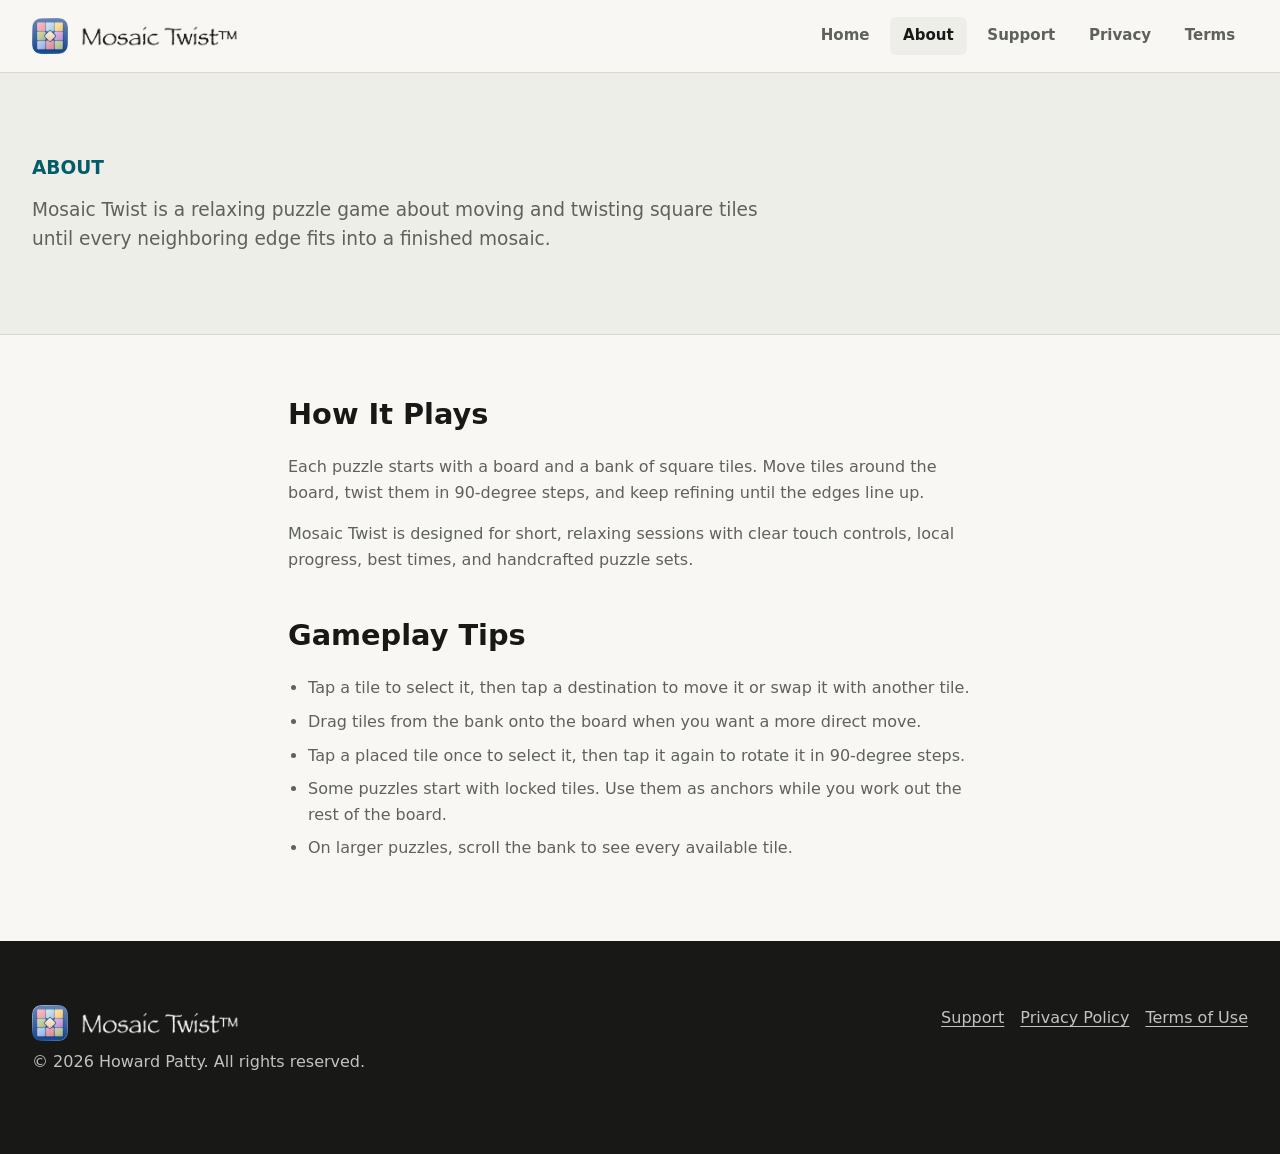
==== about/index.html @ 5d784847 "Initial public site snapshot" ====
<!doctype html>
<html lang="en">
<head>
  <meta charset="utf-8">
  <meta name="viewport" content="width=device-width, initial-scale=1">
  <title>About Mosaic Twist - Official Puzzle Game Site</title>
  <meta name="description" content="Learn about Mosaic Twist, a relaxing puzzle game about moving and twisting square tiles until every neighboring edge fits into a finished mosaic.">
  <link rel="canonical" href="https://mosaictwist.com/about/">
  <meta property="og:type" content="website">
  <meta property="og:site_name" content="Mosaic Twist">
  <meta property="og:title" content="About Mosaic Twist">
  <meta property="og:description" content="Move, twist, and solve square-tile mosaics at a relaxing pace.">
  <meta property="og:url" content="https://mosaictwist.com/about/">
  <meta property="og:image" content="https://mosaictwist.com/assets/icons/app-icon.png">
  <meta name="twitter:card" content="summary_large_image">
  <meta name="twitter:title" content="About Mosaic Twist">
  <meta name="twitter:description" content="Move, twist, and solve square-tile mosaics at a relaxing pace.">
  <meta name="twitter:image" content="https://mosaictwist.com/assets/icons/app-icon.png">
  <meta name="theme-color" content="#f8f7f3" media="(prefers-color-scheme: light)">
  <meta name="theme-color" content="#101211" media="(prefers-color-scheme: dark)">
  <link rel="icon" href="/assets/icons/favicon-32.png" sizes="32x32" type="image/png">
  <link rel="icon" href="/assets/icons/favicon-16.png" sizes="16x16" type="image/png">
  <link rel="apple-touch-icon" href="/assets/icons/apple-touch-icon.png">
  <link rel="manifest" href="/site.webmanifest">
  <link rel="stylesheet" href="/css/variables.css">
  <link rel="stylesheet" href="/css/base.css">
  <link rel="stylesheet" href="/css/layout.css">
  <link rel="stylesheet" href="/css/components.css">
  <script type="application/ld+json">
  {
    "@context": "https://schema.org",
    "@type": "AboutPage",
    "name": "About Mosaic Twist",
    "url": "https://mosaictwist.com/about/",
    "isPartOf": {
      "@type": "WebSite",
      "name": "Mosaic Twist",
      "url": "https://mosaictwist.com/"
    }
  }
  </script>
</head>
<body>
  <a class="skip-link" href="#main">Skip to content</a>
  <div class="site-shell">
    <header class="site-header">
      <div class="container site-header__inner">
        <a class="brand" href="/" aria-label="Mosaic Twist home">
          <img class="brand__mark" src="/assets/icons/app-icon.png" width="36" height="36" alt="">
          <picture class="brand__wordmark-picture" aria-hidden="true">
            <source media="(prefers-color-scheme: dark)" srcset="/assets/brand/mosaic-twist-wordmark-light.png">
            <img class="brand__wordmark" src="/assets/brand/mosaic-twist-wordmark.png" width="1426" height="198" alt="">
          </picture>
        </a>
        <button class="nav-toggle" type="button" aria-expanded="false" aria-controls="site-nav" aria-label="Toggle navigation" data-nav-toggle>
          <span class="nav-toggle__icon" aria-hidden="true"></span>
        </button>
        <nav class="site-nav" id="site-nav" aria-label="Primary" data-site-nav>
          <a href="/">Home</a>
          <a href="/about/" aria-current="page">About</a>
          <a href="/support/">Support</a>
          <a href="/privacy/">Privacy</a>
          <a href="/terms/">Terms</a>
        </nav>
      </div>
    </header>

    <main id="main">
      <section class="page-hero">
        <div class="container">
          <p class="section__eyebrow">About</p>
          <h1 class="visually-hidden">About Mosaic Twist</h1>
          <p>Mosaic Twist is a relaxing puzzle game about moving and twisting square tiles until every neighboring edge fits into a finished mosaic.</p>
        </div>
      </section>

      <section class="content-flow">
        <div class="container container--narrow">
          <h2>How It Plays</h2>
          <p>Each puzzle starts with a board and a bank of square tiles. Move tiles around the board, twist them in 90-degree steps, and keep refining until the edges line up.</p>
          <p>Mosaic Twist is designed for short, relaxing sessions with clear touch controls, local progress, best times, and handcrafted puzzle sets.</p>

          <h2>Gameplay Tips</h2>
          <ul>
            <li>Tap a tile to select it, then tap a destination to move it or swap it with another tile.</li>
            <li>Drag tiles from the bank onto the board when you want a more direct move.</li>
            <li>Tap a placed tile once to select it, then tap it again to rotate it in 90-degree steps.</li>
            <li>Some puzzles start with locked tiles. Use them as anchors while you work out the rest of the board.</li>
            <li>On larger puzzles, scroll the bank to see every available tile.</li>
          </ul>
        </div>
      </section>
    </main>

    <footer class="site-footer">
      <div class="container site-footer__inner">
        <div>
          <a class="brand" href="/" aria-label="Mosaic Twist home">
            <img class="brand__mark" src="/assets/icons/app-icon.png" width="36" height="36" alt="">
            <img class="brand__wordmark brand__wordmark--light" src="/assets/brand/mosaic-twist-wordmark-light.png" width="1426" height="198" alt="Mosaic Twist™">
          </a>
          <p>&copy; 2026 Howard Patty. All rights reserved.</p>
        </div>
        <nav class="site-footer__links" aria-label="Footer">
          <a href="/support/">Support</a>
          <a href="/privacy/">Privacy Policy</a>
          <a href="/terms/">Terms of Use</a>
        </nav>
      </div>
    </footer>
  </div>
  <script src="/js/site.js" defer></script>
</body>
</html>
---- css/variables.css ----
:root {
  color-scheme: light dark;

  --font-sans: -apple-system, BlinkMacSystemFont, "SF Pro Text", "Segoe UI", system-ui, sans-serif;
  --font-display: -apple-system, BlinkMacSystemFont, "SF Pro Display", "Segoe UI", system-ui, sans-serif;

  --color-canvas: #f8f7f3;
  --color-surface: #ffffff;
  --color-surface-muted: #eeeee8;
  --color-text: #181917;
  --color-text-muted: #5f625c;
  --color-border: #d9d8cf;
  --color-accent: #087c8f;
  --color-accent-strong: #045c6a;
  --color-accent-soft: #d9f2f5;
  --color-gold: #f0a917;
  --color-mint: #42bfa8;
  --color-rose: #c56b8d;
  --color-purple: #8b6bb3;
  --color-focus: #0a84ff;
  --color-shadow: rgb(24 25 23 / 0.14);
  --color-hero-overlay: rgb(248 247 243 / 0.88);
  --color-hero-scrim: rgb(248 247 243 / 0.46);
  --color-hero-shade: rgb(0 0 0 / 0.2);
  --color-footer-bg: #181917;
  --color-footer-text: #f8f7f3;

  --space-2xs: 0.25rem;
  --space-xs: 0.5rem;
  --space-sm: 0.75rem;
  --space-md: 1rem;
  --space-lg: 1.5rem;
  --space-xl: 2rem;
  --space-2xl: 3rem;
  --space-3xl: 4rem;
  --space-4xl: 5rem;

  --radius-xs: 4px;
  --radius-sm: 6px;
  --radius-md: 8px;
  --radius-round: 999px;

  --shadow-sm: 0 1px 2px var(--color-shadow);
  --shadow-md: 0 14px 34px var(--color-shadow);

  --transition-fast: 140ms ease;
  --transition-base: 220ms ease;

  --container-sm: 44rem;
  --container-md: 64rem;
  --container-lg: 76rem;

  --header-height: 4.5rem;

  --breakpoint-sm: 40rem;
  --breakpoint-md: 56rem;
  --breakpoint-lg: 72rem;

  --z-header: 30;
  --z-overlay: 40;
}

@media (prefers-color-scheme: dark) {
  :root {
    --color-canvas: #101211;
    --color-surface: #191c1b;
    --color-surface-muted: #242825;
    --color-text: #f2f3ee;
    --color-text-muted: #b5b8b0;
    --color-border: #343933;
    --color-accent: #54c8da;
    --color-accent-strong: #9ee4ec;
    --color-accent-soft: #14343a;
    --color-gold: #ffca4c;
    --color-mint: #63d6c4;
    --color-rose: #df8fab;
    --color-purple: #b59ad2;
    --color-focus: #64d2ff;
    --color-shadow: rgb(0 0 0 / 0.34);
    --color-hero-overlay: rgb(16 18 17 / 0.82);
    --color-hero-scrim: rgb(16 18 17 / 0.64);
    --color-hero-shade: rgb(0 0 0 / 0.32);
    --color-footer-bg: #0b0d0c;
    --color-footer-text: #f2f3ee;
  }
}
---- css/base.css ----
*,
*::before,
*::after {
  box-sizing: border-box;
}

html {
  min-width: 320px;
  scroll-behavior: smooth;
  text-size-adjust: 100%;
}

@media (prefers-reduced-motion: reduce) {
  html {
    scroll-behavior: auto;
  }

  *,
  *::before,
  *::after {
    animation-duration: 0.001ms !important;
    animation-iteration-count: 1 !important;
    scroll-behavior: auto !important;
    transition-duration: 0.001ms !important;
  }
}

body {
  margin: 0;
  background: var(--color-canvas);
  color: var(--color-text);
  font-family: var(--font-sans);
  font-size: 1rem;
  line-height: 1.6;
}

body.nav-open {
  overflow: hidden;
}

a {
  color: var(--color-accent-strong);
  text-decoration-thickness: 0.08em;
  text-underline-offset: 0.18em;
}

a:hover {
  color: var(--color-accent);
}

img,
svg {
  display: block;
  max-width: 100%;
}

button,
input,
textarea,
select {
  font: inherit;
}

button {
  cursor: pointer;
}

:focus-visible {
  outline: 3px solid var(--color-focus);
  outline-offset: 3px;
}

::selection {
  background: var(--color-accent-soft);
}

h1,
h2,
h3,
p,
figure {
  margin-block-start: 0;
}

h1,
h2,
h3 {
  color: var(--color-text);
  font-family: var(--font-display);
  font-weight: 760;
  letter-spacing: 0;
  line-height: 1.08;
}

h1 {
  font-size: clamp(3rem, 4.8rem, 5.8rem);
  max-width: 11ch;
}

h2 {
  font-size: clamp(2rem, 2.8rem, 3.4rem);
}

h3 {
  font-size: 1.1rem;
}

@media (max-width: 38rem) {
  h2 {
    font-size: 1.85rem;
  }
}

p {
  color: var(--color-text-muted);
  margin-block-end: var(--space-md);
}

ul,
ol {
  color: var(--color-text-muted);
  padding-inline-start: 1.25rem;
}

li + li {
  margin-block-start: var(--space-xs);
}

.skip-link {
  background: var(--color-text);
  border-radius: var(--radius-sm);
  color: var(--color-canvas);
  left: var(--space-md);
  padding: var(--space-sm) var(--space-md);
  position: fixed;
  top: var(--space-md);
  transform: translateY(-180%);
  z-index: var(--z-overlay);
}

.skip-link:focus {
  transform: translateY(0);
}

.visually-hidden {
  block-size: 1px;
  clip: rect(0 0 0 0);
  clip-path: inset(50%);
  inline-size: 1px;
  overflow: hidden;
  position: absolute;
  white-space: nowrap;
}
---- css/layout.css ----
.site-shell {
  min-height: 100vh;
}

.container {
  inline-size: min(calc(100% - 2rem), var(--container-lg));
  margin-inline: auto;
}

.container--narrow {
  inline-size: min(calc(100% - 2rem), var(--container-sm));
}

.site-header {
  background: color-mix(in srgb, var(--color-canvas) 92%, transparent);
  border-block-end: 1px solid var(--color-border);
  inset-block-start: 0;
  min-height: var(--header-height);
  position: sticky;
  z-index: var(--z-header);
}

@supports (backdrop-filter: blur(16px)) {
  .site-header {
    backdrop-filter: blur(16px);
  }
}

.site-header__inner {
  align-items: center;
  display: flex;
  gap: var(--space-lg);
  justify-content: space-between;
  min-height: var(--header-height);
}

.brand {
  align-items: center;
  color: var(--color-text);
  display: inline-flex;
  font-weight: 720;
  gap: var(--space-sm);
  text-decoration: none;
}

.brand__mark {
  block-size: 2.25rem;
  border-radius: var(--radius-md);
  inline-size: 2.25rem;
}

.brand__wordmark-picture {
  display: block;
  line-height: 0;
}

.brand__wordmark {
  height: 1.38rem;
  max-inline-size: 10rem;
  width: auto;
}

.brand__wordmark--light {
  height: 1.5rem;
}

.site-nav {
  align-items: center;
  display: flex;
  gap: var(--space-xs);
}

.site-nav a {
  border-radius: var(--radius-sm);
  color: var(--color-text-muted);
  display: inline-flex;
  font-size: 0.94rem;
  font-weight: 650;
  line-height: 1;
  padding: 0.7rem 0.8rem;
  text-decoration: none;
  transition: background-color var(--transition-fast), color var(--transition-fast);
}

.site-nav a:hover,
.site-nav a[aria-current="page"] {
  background: var(--color-surface-muted);
  color: var(--color-text);
}

.nav-toggle {
  align-items: center;
  background: var(--color-surface);
  border: 1px solid var(--color-border);
  border-radius: var(--radius-sm);
  color: var(--color-text);
  display: none;
  inline-size: 2.75rem;
  justify-content: center;
  min-height: 2.75rem;
  padding: 0;
}

.nav-toggle__icon,
.nav-toggle__icon::before,
.nav-toggle__icon::after {
  background: currentColor;
  block-size: 2px;
  border-radius: var(--radius-round);
  content: "";
  display: block;
  inline-size: 1.2rem;
  position: relative;
}

.nav-toggle__icon::before {
  position: absolute;
  transform: translateY(-0.38rem);
}

.nav-toggle__icon::after {
  position: absolute;
  transform: translateY(0.38rem);
}

.hero {
  background:
    linear-gradient(90deg, var(--color-hero-overlay), var(--color-hero-scrim)),
    linear-gradient(var(--color-hero-shade), var(--color-hero-shade)),
    url("/assets/images/mosaic-twist-wallpaper.jpg");
  background-position: center;
  background-size: cover;
  border-block-end: 1px solid var(--color-border);
  min-height: min(760px, calc(100svh - var(--header-height) - 3rem));
  overflow: hidden;
  position: relative;
}

.hero__inner {
  align-items: center;
  display: grid;
  gap: var(--space-3xl);
  grid-template-columns: minmax(0, 0.95fr) minmax(18rem, 0.7fr);
  min-height: inherit;
  padding-block: var(--space-4xl);
  position: relative;
}

.hero__copy {
  max-width: 38rem;
  min-width: 0;
  position: relative;
  width: 100%;
  z-index: 2;
}

.hero__title {
  margin-block-end: var(--space-lg);
  max-width: 36rem;
  width: 100%;
}

.hero__wordmark {
  filter: drop-shadow(0 0.12rem 0.4rem rgb(255 255 255 / 0.5));
  height: auto;
  width: 100%;
}

@media (prefers-color-scheme: dark) {
  .hero__wordmark {
    filter: drop-shadow(0 0.16rem 0.48rem rgb(0 0 0 / 0.42));
  }
}

.hero__eyebrow {
  align-items: center;
  color: var(--color-text-muted);
  display: inline-flex;
  font-size: 0.84rem;
  font-weight: 760;
  gap: var(--space-xs);
  letter-spacing: 0;
  margin-block-end: var(--space-md);
  text-transform: uppercase;
}

.hero__eyebrow img {
  block-size: 2.2rem;
  inline-size: 2.2rem;
}

.hero__lead {
  color: var(--color-text);
  font-size: clamp(1.2rem, 1.6rem, 1.8rem);
  line-height: 1.35;
  max-width: 34rem;
}

.hero__actions,
.button-row {
  align-items: center;
  display: flex;
  flex-wrap: wrap;
  gap: var(--space-sm);
  margin-block-start: var(--space-xl);
}

.hero__visual {
  justify-self: center;
  max-inline-size: 28rem;
  position: relative;
  width: 100%;
  z-index: 1;
}

.section {
  padding-block: var(--space-4xl);
}

.section--muted {
  background: var(--color-surface-muted);
}

.section__header {
  margin-block-end: var(--space-2xl);
  max-width: 46rem;
}

.section__eyebrow {
  color: var(--color-accent-strong);
  font-size: 0.82rem;
  font-weight: 760;
  letter-spacing: 0;
  margin-block-end: var(--space-sm);
  text-transform: uppercase;
}

.section__lead {
  font-size: 1.12rem;
  max-width: 42rem;
}

.grid {
  display: grid;
  gap: var(--space-lg);
}

.grid--3 {
  grid-template-columns: repeat(3, minmax(0, 1fr));
}

.grid--2 {
  grid-template-columns: repeat(2, minmax(0, 1fr));
}

.page-hero {
  background: var(--color-surface-muted);
  border-block-end: 1px solid var(--color-border);
  padding-block: var(--space-4xl) var(--space-3xl);
}

.page-hero p {
  font-size: 1.16rem;
  max-width: 46rem;
}

.content-flow {
  padding-block: var(--space-3xl);
}

.content-flow h2 {
  font-size: 1.8rem;
  margin-block-start: var(--space-2xl);
}

.content-flow h2:first-child {
  margin-block-start: 0;
}

.content-flow h3 {
  margin-block-start: var(--space-xl);
}

.site-footer {
  background: var(--color-footer-bg);
  color: var(--color-footer-text);
  padding-block: var(--space-3xl);
}

.site-footer p,
.site-footer a {
  color: color-mix(in srgb, var(--color-footer-text) 76%, transparent);
}

.site-footer a:hover {
  color: var(--color-footer-text);
}

.site-footer__inner {
  display: grid;
  gap: var(--space-xl);
  grid-template-columns: minmax(0, 1fr) auto;
}

.site-footer__links {
  display: flex;
  flex-wrap: wrap;
  gap: var(--space-md);
}

@media (max-width: 56rem) {
  .nav-toggle {
    display: inline-flex;
  }

  .site-nav {
    background: var(--color-canvas);
    border-block-start: 1px solid var(--color-border);
    box-shadow: var(--shadow-md);
    display: none;
    flex-direction: column;
    gap: 0;
    inset: var(--header-height) 0 auto 0;
    padding: var(--space-md);
    position: fixed;
  }

  .site-nav[data-open="true"] {
    display: flex;
  }

  .site-nav a {
    inline-size: 100%;
    justify-content: center;
    padding-block: var(--space-md);
  }

  .hero {
    min-height: auto;
  }

  .hero__inner {
    gap: var(--space-xl);
    grid-template-columns: 1fr;
    padding-block: var(--space-3xl);
  }

  .hero__visual {
    max-inline-size: min(100%, 21rem);
  }

  .grid--3,
  .grid--2,
  .site-footer__inner {
    grid-template-columns: 1fr;
  }
}

@media (max-width: 38rem) {
  .container,
  .container--narrow {
    inline-size: min(calc(100% - 1.25rem), var(--container-lg));
  }

  h1 {
    font-size: clamp(2.65rem, 3rem, 3.5rem);
  }

  .hero__title {
    max-width: 20rem;
  }

  .hero__inner {
    gap: var(--space-md);
    padding-block: var(--space-lg);
  }

  .section,
  .page-hero {
    padding-block: var(--space-3xl);
  }

  .hero__lead {
    font-size: 1.12rem;
    max-width: 21.5rem;
  }

  .hero__actions {
    margin-block-start: var(--space-md);
  }

  .hero__visual {
    max-inline-size: min(100%, 15.5rem);
  }
}
---- css/components.css ----
.button {
  align-items: center;
  border: 1px solid transparent;
  border-radius: var(--radius-md);
  display: inline-flex;
  font-weight: 720;
  justify-content: center;
  min-height: 2.8rem;
  padding: 0.72rem 1rem;
  text-decoration: none;
  transition:
    background-color var(--transition-fast),
    border-color var(--transition-fast),
    color var(--transition-fast),
    transform var(--transition-fast);
}

.button:hover {
  transform: translateY(-1px);
}

.button--primary {
  background: var(--color-text);
  color: var(--color-canvas);
}

.button--primary:hover {
  background: var(--color-accent-strong);
  color: #ffffff;
}

.button--secondary {
  background: var(--color-surface);
  border-color: var(--color-border);
  color: var(--color-text);
}

.button--secondary:hover {
  background: var(--color-surface-muted);
  color: var(--color-text);
}

.button--disabled {
  background: color-mix(in srgb, var(--color-surface) 72%, transparent);
  border-color: var(--color-border);
  color: var(--color-text-muted);
  cursor: not-allowed;
}

.card {
  background: var(--color-surface);
  border: 1px solid var(--color-border);
  border-radius: var(--radius-md);
  box-shadow: var(--shadow-sm);
  padding: var(--space-lg);
}

.card h3 {
  margin-block-end: var(--space-sm);
}

.card p:last-child {
  margin-block-end: 0;
}

.icon-token {
  align-items: center;
  background: var(--color-accent-soft);
  border-radius: var(--radius-sm);
  color: var(--color-accent-strong);
  display: inline-flex;
  font-weight: 800;
  inline-size: 2.4rem;
  justify-content: center;
  min-height: 2.4rem;
  margin-block-end: var(--space-md);
}

.callout {
  background: var(--color-accent-soft);
  border: 1px solid color-mix(in srgb, var(--color-accent) 32%, var(--color-border));
  border-radius: var(--radius-md);
  padding: var(--space-lg);
}

.callout p:last-child {
  margin-block-end: 0;
}

.app-store-badge {
  align-items: center;
  background: var(--color-text);
  border-radius: var(--radius-md);
  color: var(--color-canvas);
  display: inline-flex;
  font-weight: 760;
  gap: var(--space-sm);
  min-height: 3.2rem;
  padding: 0.65rem 1rem;
  text-decoration: none;
}

.app-store-badge span {
  color: color-mix(in srgb, var(--color-canvas) 72%, transparent);
  display: block;
  font-size: 0.76rem;
  font-weight: 650;
  line-height: 1.1;
}

.app-store-badge strong {
  color: var(--color-canvas);
  display: block;
  font-size: 1.04rem;
  line-height: 1.1;
}

.screenshot-frame {
  background: var(--color-surface);
  border: 1px solid var(--color-border);
  border-radius: var(--radius-md);
  overflow: hidden;
}

.screenshot-frame img {
  aspect-ratio: 16 / 10;
  background: var(--color-surface-muted);
  inline-size: 100%;
  object-fit: cover;
}

.screenshot-frame--contain img {
  object-fit: contain;
  padding: var(--space-lg);
}

.screenshot-frame figcaption {
  color: var(--color-text-muted);
  font-size: 0.92rem;
  padding: var(--space-md);
}

.tile-layout-artwork {
  aspect-ratio: 1;
  filter: drop-shadow(0 1.5rem 2.2rem rgb(24 25 23 / 0.26));
  height: auto;
  width: 100%;
}

.legal-meta {
  color: var(--color-text-muted);
  font-size: 0.95rem;
  font-weight: 650;
}

.link-list {
  list-style: none;
  margin: 0;
  padding: 0;
}

.link-list li {
  border-block-start: 1px solid var(--color-border);
  margin: 0;
}

.link-list a {
  align-items: center;
  color: var(--color-text);
  display: flex;
  justify-content: space-between;
  padding-block: var(--space-md);
  text-decoration: none;
}

.link-list a::after {
  color: var(--color-text-muted);
  content: ">";
  font-weight: 760;
}
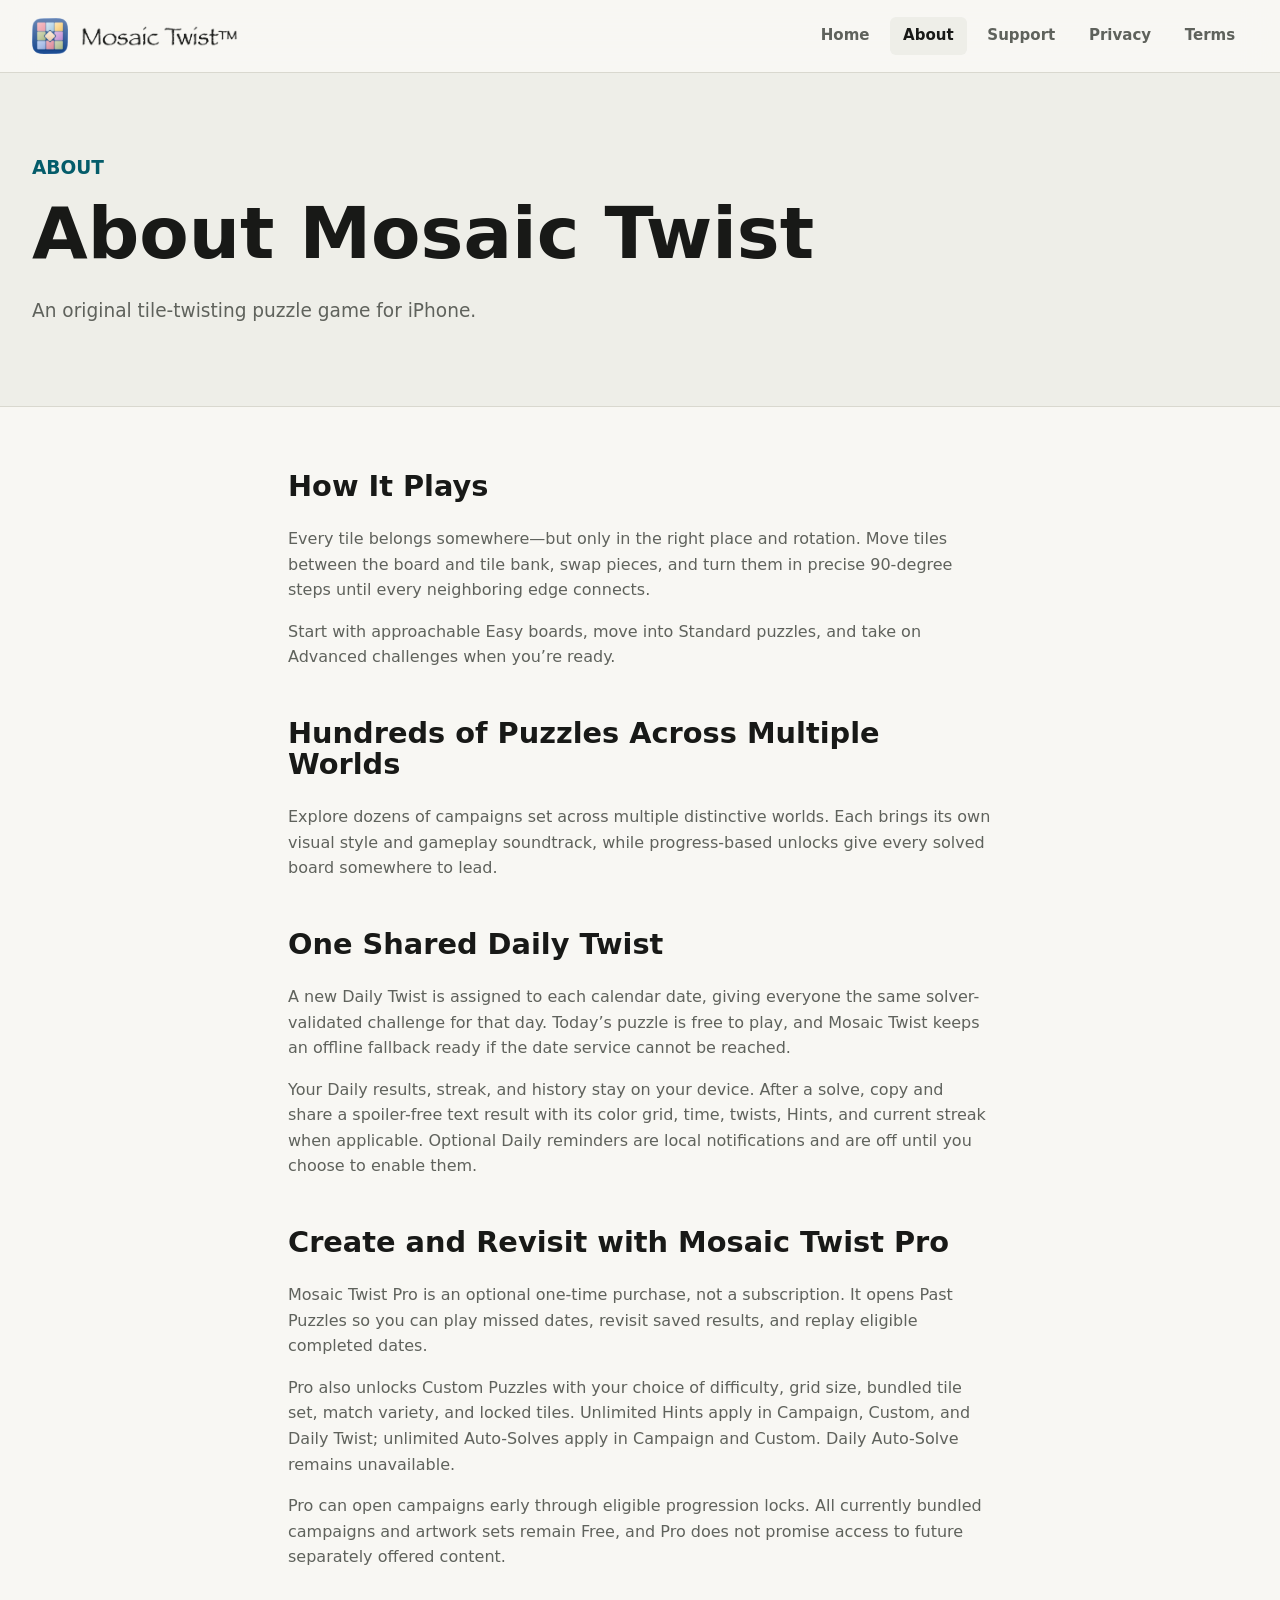
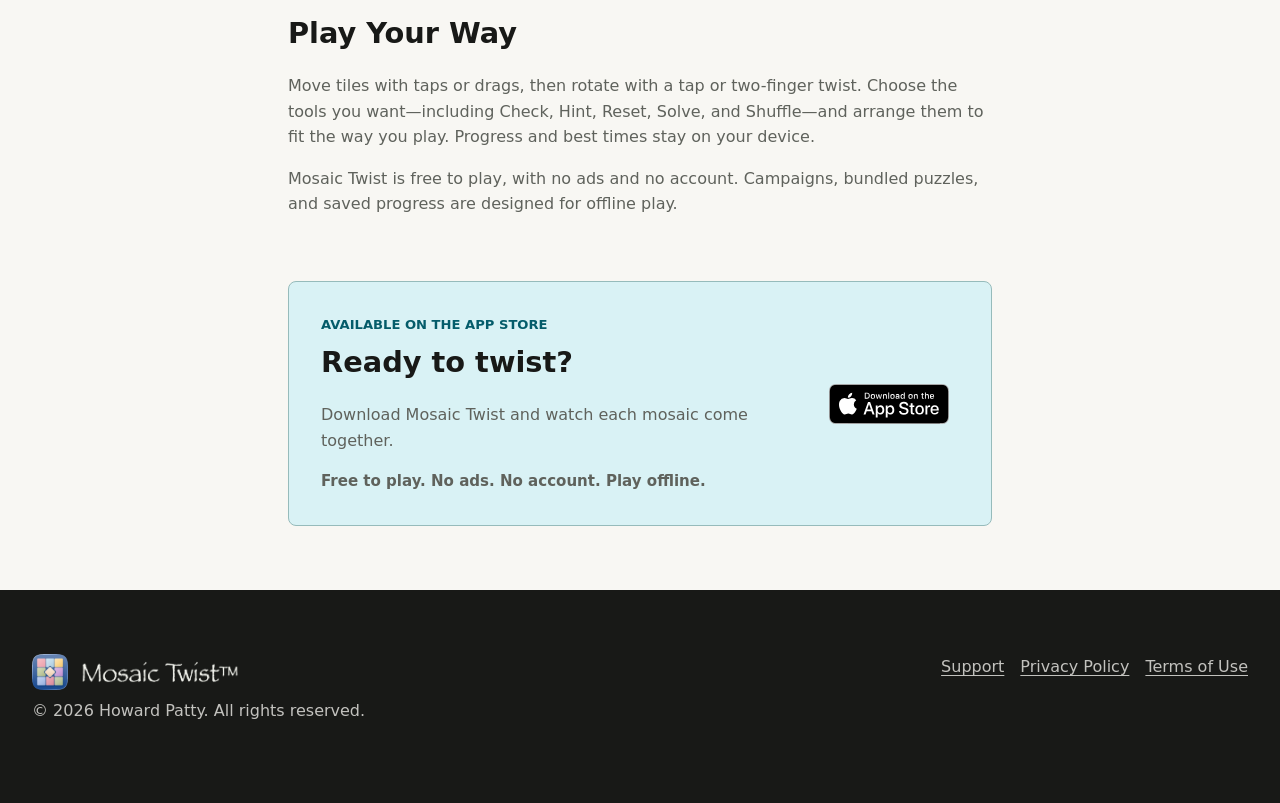
==== commit 118488e1: "content updates" ====
--- a/about/index.html
+++ b/about/index.html
@@ -3,19 +3,24 @@
 <head>
   <meta charset="utf-8">
   <meta name="viewport" content="width=device-width, initial-scale=1">
-  <title>About Mosaic Twist - Official Puzzle Game Site</title>
-  <meta name="description" content="Learn about Mosaic Twist, a relaxing puzzle game about moving and twisting square tiles until every neighboring edge fits into a finished mosaic.">
+  <title>About Mosaic Twist - Daily, Campaign, and Custom Puzzles</title>
+  <meta name="description" content="Discover Mosaic Twist Campaigns, the shared Daily Twist, and the optional one-time Mosaic Twist Pro upgrade with Custom Puzzles and Past Puzzles.">
   <link rel="canonical" href="https://mosaictwist.com/about/">
   <meta property="og:type" content="website">
   <meta property="og:site_name" content="Mosaic Twist">
   <meta property="og:title" content="About Mosaic Twist">
-  <meta property="og:description" content="Move, twist, and solve square-tile mosaics at a relaxing pace.">
+  <meta property="og:description" content="Campaigns, a shared Daily Twist, and Custom Puzzles in an original tile-twisting game for iPhone.">
   <meta property="og:url" content="https://mosaictwist.com/about/">
-  <meta property="og:image" content="https://mosaictwist.com/assets/icons/app-icon.png">
+  <meta property="og:image" content="https://mosaictwist.com/assets/images/mosaic-twist-link-preview.png">
+  <meta property="og:image:type" content="image/png">
+  <meta property="og:image:width" content="1200">
+  <meta property="og:image:height" content="630">
+  <meta property="og:image:alt" content="Mosaic Twist — Twist Tiles. Match Edges.">
   <meta name="twitter:card" content="summary_large_image">
   <meta name="twitter:title" content="About Mosaic Twist">
-  <meta name="twitter:description" content="Move, twist, and solve square-tile mosaics at a relaxing pace.">
-  <meta name="twitter:image" content="https://mosaictwist.com/assets/icons/app-icon.png">
+  <meta name="twitter:description" content="Campaigns, a shared Daily Twist, and Custom Puzzles in an original tile-twisting game for iPhone.">
+  <meta name="twitter:image" content="https://mosaictwist.com/assets/images/mosaic-twist-link-preview.png">
+  <meta name="twitter:image:alt" content="Mosaic Twist — Twist Tiles. Match Edges.">
   <meta name="theme-color" content="#f8f7f3" media="(prefers-color-scheme: light)">
   <meta name="theme-color" content="#101211" media="(prefers-color-scheme: dark)">
   <link rel="icon" href="/assets/icons/favicon-32.png" sizes="32x32" type="image/png">
@@ -46,7 +51,7 @@
     <header class="site-header">
       <div class="container site-header__inner">
         <a class="brand" href="/" aria-label="Mosaic Twist home">
-          <img class="brand__mark" src="/assets/icons/app-icon.png" width="36" height="36" alt="">
+          <img class="brand__mark" src="/assets/icons/app-icon-192.png" width="36" height="36" alt="">
           <picture class="brand__wordmark-picture" aria-hidden="true">
             <source media="(prefers-color-scheme: dark)" srcset="/assets/brand/mosaic-twist-wordmark-light.png">
             <img class="brand__wordmark" src="/assets/brand/mosaic-twist-wordmark.png" width="1426" height="198" alt="">
@@ -69,25 +74,44 @@
       <section class="page-hero">
         <div class="container">
           <p class="section__eyebrow">About</p>
-          <h1 class="visually-hidden">About Mosaic Twist</h1>
-          <p>Mosaic Twist is a relaxing puzzle game about moving and twisting square tiles until every neighboring edge fits into a finished mosaic.</p>
+          <h1>About Mosaic Twist</h1>
+          <p>An original tile-twisting puzzle game for iPhone.</p>
         </div>
       </section>
 
       <section class="content-flow">
         <div class="container container--narrow">
           <h2>How It Plays</h2>
-          <p>Each puzzle starts with a board and a bank of square tiles. Move tiles around the board, twist them in 90-degree steps, and keep refining until the edges line up.</p>
-          <p>Mosaic Twist is designed for short, relaxing sessions with clear touch controls, local progress, best times, and handcrafted puzzle sets.</p>
+          <p>Every tile belongs somewhere—but only in the right place and rotation. Move tiles between the board and tile bank, swap pieces, and turn them in precise 90-degree steps until every neighboring edge connects.</p>
+          <p>Start with approachable Easy boards, move into Standard puzzles, and take on Advanced challenges when you’re ready.</p>
 
-          <h2>Gameplay Tips</h2>
-          <ul>
-            <li>Tap a tile to select it, then tap a destination to move it or swap it with another tile.</li>
-            <li>Drag tiles from the bank onto the board when you want a more direct move.</li>
-            <li>Tap a placed tile once to select it, then tap it again to rotate it in 90-degree steps.</li>
-            <li>Some puzzles start with locked tiles. Use them as anchors while you work out the rest of the board.</li>
-            <li>On larger puzzles, scroll the bank to see every available tile.</li>
-          </ul>
+          <h2>Hundreds of Puzzles Across Multiple Worlds</h2>
+          <p>Explore dozens of campaigns set across multiple distinctive worlds. Each brings its own visual style and gameplay soundtrack, while progress-based unlocks give every solved board somewhere to lead.</p>
+
+          <h2>One Shared Daily Twist</h2>
+          <p>A new Daily Twist is assigned to each calendar date, giving everyone the same solver-validated challenge for that day. Today’s puzzle is free to play, and Mosaic Twist keeps an offline fallback ready if the date service cannot be reached.</p>
+          <p>Your Daily results, streak, and history stay on your device. After a solve, copy and share a spoiler-free text result with its color grid, time, twists, Hints, and current streak when applicable. Optional Daily reminders are local notifications and are off until you choose to enable them.</p>
+
+          <h2 id="pro">Create and Revisit with Mosaic Twist Pro</h2>
+          <p>Mosaic Twist Pro is an optional one-time purchase, not a subscription. It opens Past Puzzles so you can play missed dates, revisit saved results, and replay eligible completed dates.</p>
+          <p>Pro also unlocks Custom Puzzles with your choice of difficulty, grid size, bundled tile set, match variety, and locked tiles. Unlimited Hints apply in Campaign, Custom, and Daily Twist; unlimited Auto-Solves apply in Campaign and Custom. Daily Auto-Solve remains unavailable.</p>
+          <p>Pro can open campaigns early through eligible progression locks. All currently bundled campaigns and artwork sets remain Free, and Pro does not promise access to future separately offered content.</p>
+
+          <h2>Play Your Way</h2>
+          <p>Move tiles with taps or drags, then rotate with a tap or two-finger twist. Choose the tools you want—including Check, Hint, Reset, Solve, and Shuffle—and arrange them to fit the way you play. Progress and best times stay on your device.</p>
+          <p>Mosaic Twist is free to play, with no ads and no account. Campaigns, bundled puzzles, and saved progress are designed for offline play.</p>
+
+          <aside class="download-callout" aria-labelledby="download-title">
+            <div>
+              <p class="section__eyebrow">Available on the App Store</p>
+              <h2 id="download-title">Ready to twist?</h2>
+              <p>Download Mosaic Twist and watch each mosaic come together.</p>
+              <p class="download-callout__note">Free to play. No ads. No account. Play offline.</p>
+            </div>
+            <a class="app-store-badge" href="https://apps.apple.com/us/app/mosaic-twist/id6787715051" aria-label="Download Mosaic Twist on the App Store">
+              <img src="/assets/brand/download-on-the-app-store.svg" width="120" height="40" alt="Download on the App Store">
+            </a>
+          </aside>
         </div>
       </section>
     </main>
@@ -96,10 +120,10 @@
       <div class="container site-footer__inner">
         <div>
           <a class="brand" href="/" aria-label="Mosaic Twist home">
-            <img class="brand__mark" src="/assets/icons/app-icon.png" width="36" height="36" alt="">
+            <img class="brand__mark" src="/assets/icons/app-icon-192.png" width="36" height="36" alt="">
             <img class="brand__wordmark brand__wordmark--light" src="/assets/brand/mosaic-twist-wordmark-light.png" width="1426" height="198" alt="Mosaic Twist™">
           </a>
-          <p>&copy; 2026 Howard Patty. All rights reserved.</p>
+          <p>&copy; <span data-current-year>2026</span> Howard Patty. All rights reserved.</p>
         </div>
         <nav class="site-footer__links" aria-label="Footer">
           <a href="/support/">Support</a>
@@ -110,5 +134,6 @@
     </footer>
   </div>
   <script src="/js/site.js" defer></script>
+  <!-- Cloudflare Web Analytics --><script type="module" src="https://static.cloudflareinsights.com/beacon.min.js" data-cf-beacon='{"token":"9354cd1b386b477caddaf74344cf8df6"}'></script><!-- End Cloudflare Web Analytics -->
 </body>
 </html>
--- a/css/variables.css
+++ b/css/variables.css
@@ -22,6 +22,7 @@
   --color-hero-overlay: rgb(248 247 243 / 0.88);
   --color-hero-scrim: rgb(248 247 243 / 0.46);
   --color-hero-shade: rgb(0 0 0 / 0.2);
+  --hero-wallpaper: url("/assets/images/mosaic-twist-wallpaper.jpg");
   --color-footer-bg: #181917;
   --color-footer-text: #f8f7f3;
 
@@ -77,9 +78,10 @@
     --color-purple: #b59ad2;
     --color-focus: #64d2ff;
     --color-shadow: rgb(0 0 0 / 0.34);
-    --color-hero-overlay: rgb(16 18 17 / 0.82);
-    --color-hero-scrim: rgb(16 18 17 / 0.64);
-    --color-hero-shade: rgb(0 0 0 / 0.32);
+    --color-hero-overlay: rgb(16 18 17 / 0.62);
+    --color-hero-scrim: rgb(16 18 17 / 0.18);
+    --color-hero-shade: rgb(0 0 0 / 0.08);
+    --hero-wallpaper: url("/assets/images/mosaic-twist-wallpaper-dark.jpg");
     --color-footer-bg: #0b0d0c;
     --color-footer-text: #f2f3ee;
   }
--- a/css/base.css
+++ b/css/base.css
@@ -93,7 +93,7 @@
 }
 
 h1 {
-  font-size: clamp(3rem, 4.8rem, 5.8rem);
+  font-size: clamp(3rem, 7vw, 5.8rem);
   max-width: 11ch;
 }
 
--- a/css/layout.css
+++ b/css/layout.css
@@ -127,11 +127,11 @@
   background:
     linear-gradient(90deg, var(--color-hero-overlay), var(--color-hero-scrim)),
     linear-gradient(var(--color-hero-shade), var(--color-hero-shade)),
-    url("/assets/images/mosaic-twist-wallpaper.jpg");
+    var(--hero-wallpaper);
   background-position: center;
   background-size: cover;
   border-block-end: 1px solid var(--color-border);
-  min-height: min(760px, calc(100svh - var(--header-height) - 3rem));
+  min-height: auto;
   overflow: hidden;
   position: relative;
 }
@@ -139,8 +139,7 @@
 .hero__inner {
   align-items: center;
   display: grid;
-  gap: var(--space-3xl);
-  grid-template-columns: minmax(0, 0.95fr) minmax(18rem, 0.7fr);
+  grid-template-columns: minmax(0, 1fr);
   min-height: inherit;
   padding-block: var(--space-4xl);
   position: relative;
@@ -205,12 +204,11 @@
   margin-block-start: var(--space-xl);
 }
 
-.hero__visual {
-  justify-self: center;
-  max-inline-size: 28rem;
-  position: relative;
-  width: 100%;
-  z-index: 1;
+.hero__proof {
+  color: var(--color-text-muted);
+  font-size: 0.94rem;
+  font-weight: 650;
+  margin-block: var(--space-sm) 0;
 }
 
 .section {
@@ -246,11 +244,23 @@
 }
 
 .grid--3 {
-  grid-template-columns: repeat(3, minmax(0, 1fr));
+  grid-template-columns: repeat(auto-fit, minmax(17rem, 1fr));
 }
 
 .grid--2 {
-  grid-template-columns: repeat(2, minmax(0, 1fr));
+  grid-template-columns: repeat(auto-fit, minmax(22rem, 1fr));
+}
+
+.screenshot-gallery {
+  display: flex;
+  flex-wrap: wrap;
+  gap: var(--space-lg);
+  justify-content: center;
+}
+
+.screenshot-gallery > .screenshot-frame {
+  flex: 1 1 16rem;
+  max-inline-size: 18rem;
 }
 
 .page-hero {
@@ -259,6 +269,12 @@
   padding-block: var(--space-4xl) var(--space-3xl);
 }
 
+.page-hero h1 {
+  font-size: clamp(2.5rem, 6vw, 4.5rem);
+  margin-block-end: var(--space-lg);
+  max-width: 18ch;
+}
+
 .page-hero p {
   font-size: 1.16rem;
   max-width: 46rem;
@@ -268,6 +284,10 @@
   padding-block: var(--space-3xl);
 }
 
+.content-flow [id] {
+  scroll-margin-block-start: calc(var(--header-height) + var(--space-md));
+}
+
 .content-flow h2 {
   font-size: 1.8rem;
   margin-block-start: var(--space-2xl);
@@ -279,6 +299,31 @@
 
 .content-flow h3 {
   margin-block-start: var(--space-xl);
+}
+
+.download-callout {
+  align-items: center;
+  background: var(--color-accent-soft);
+  border: 1px solid color-mix(in srgb, var(--color-accent) 32%, var(--color-border));
+  border-radius: var(--radius-md);
+  display: grid;
+  gap: var(--space-xl);
+  grid-template-columns: minmax(0, 1fr) auto;
+  margin-block-start: var(--space-3xl);
+  padding: var(--space-xl);
+}
+
+.download-callout h2 {
+  margin-block-start: 0;
+}
+
+.download-callout p:last-child {
+  margin-block-end: 0;
+}
+
+.download-callout__note {
+  font-size: 0.94rem;
+  font-weight: 650;
 }
 
 .site-footer {
@@ -340,17 +385,11 @@
   }
 
   .hero__inner {
-    gap: var(--space-xl);
     grid-template-columns: 1fr;
     padding-block: var(--space-3xl);
   }
 
-  .hero__visual {
-    max-inline-size: min(100%, 21rem);
-  }
-
-  .grid--3,
-  .grid--2,
+  .download-callout,
   .site-footer__inner {
     grid-template-columns: 1fr;
   }
@@ -363,7 +402,16 @@
   }
 
   h1 {
-    font-size: clamp(2.65rem, 3rem, 3.5rem);
+    font-size: clamp(2.65rem, 12vw, 3.5rem);
+  }
+
+  .grid--3,
+  .grid--2 {
+    grid-template-columns: 1fr;
+  }
+
+  .screenshot-gallery > .screenshot-frame {
+    flex-basis: 100%;
   }
 
   .hero__title {
@@ -371,7 +419,6 @@
   }
 
   .hero__inner {
-    gap: var(--space-md);
     padding-block: var(--space-lg);
   }
 
@@ -388,8 +435,4 @@
   .hero__actions {
     margin-block-start: var(--space-md);
   }
-
-  .hero__visual {
-    max-inline-size: min(100%, 15.5rem);
-  }
-}
+}
--- a/css/components.css
+++ b/css/components.css
@@ -63,6 +63,21 @@
   margin-block-end: 0;
 }
 
+.card--feature {
+  display: flex;
+  flex-direction: column;
+}
+
+.card--feature h3 {
+  font-size: 1.55rem;
+}
+
+.card--feature > a:last-child {
+  align-self: flex-start;
+  font-weight: 700;
+  margin-block-start: auto;
+}
+
 .icon-token {
   align-items: center;
   background: var(--color-accent-soft);
@@ -88,31 +103,21 @@
 }
 
 .app-store-badge {
-  align-items: center;
-  background: var(--color-text);
-  border-radius: var(--radius-md);
-  color: var(--color-canvas);
   display: inline-flex;
-  font-weight: 760;
-  gap: var(--space-sm);
-  min-height: 3.2rem;
-  padding: 0.65rem 1rem;
+  line-height: 0;
+  padding: 10px;
   text-decoration: none;
 }
 
-.app-store-badge span {
-  color: color-mix(in srgb, var(--color-canvas) 72%, transparent);
+.app-store-badge img {
+  block-size: 40px;
   display: block;
-  font-size: 0.76rem;
-  font-weight: 650;
-  line-height: 1.1;
-}
-
-.app-store-badge strong {
-  color: var(--color-canvas);
-  display: block;
-  font-size: 1.04rem;
-  line-height: 1.1;
+  inline-size: auto;
+}
+
+.app-store-badge:focus-visible {
+  outline: 3px solid var(--color-accent-strong);
+  outline-offset: 2px;
 }
 
 .screenshot-frame {
@@ -120,15 +125,27 @@
   border: 1px solid var(--color-border);
   border-radius: var(--radius-md);
   overflow: hidden;
+}
+
+.screenshot-frame--gameplay {
+  box-shadow: var(--shadow-sm);
+  margin: 0;
 }
 
 .screenshot-frame img {
   aspect-ratio: 16 / 10;
   background: var(--color-surface-muted);
+  display: block;
+  height: auto;
   inline-size: 100%;
   object-fit: cover;
 }
 
+.screenshot-frame--gameplay img {
+  aspect-ratio: 662 / 986;
+  object-fit: cover;
+}
+
 .screenshot-frame--contain img {
   object-fit: contain;
   padding: var(--space-lg);
@@ -140,17 +157,29 @@
   padding: var(--space-md);
 }
 
-.tile-layout-artwork {
-  aspect-ratio: 1;
-  filter: drop-shadow(0 1.5rem 2.2rem rgb(24 25 23 / 0.26));
-  height: auto;
-  width: 100%;
-}
-
 .legal-meta {
   color: var(--color-text-muted);
   font-size: 0.95rem;
   font-weight: 650;
+}
+
+.result-legend {
+  background: var(--color-surface);
+  border: 1px solid var(--color-border);
+  border-radius: var(--radius-md);
+  list-style: none;
+  margin-block: var(--space-lg);
+  padding: var(--space-lg);
+}
+
+.result-legend li {
+  color: var(--color-text);
+}
+
+.result-legend li + li {
+  border-block-start: 1px solid var(--color-border);
+  margin-block-start: var(--space-sm);
+  padding-block-start: var(--space-sm);
 }
 
 .link-list {
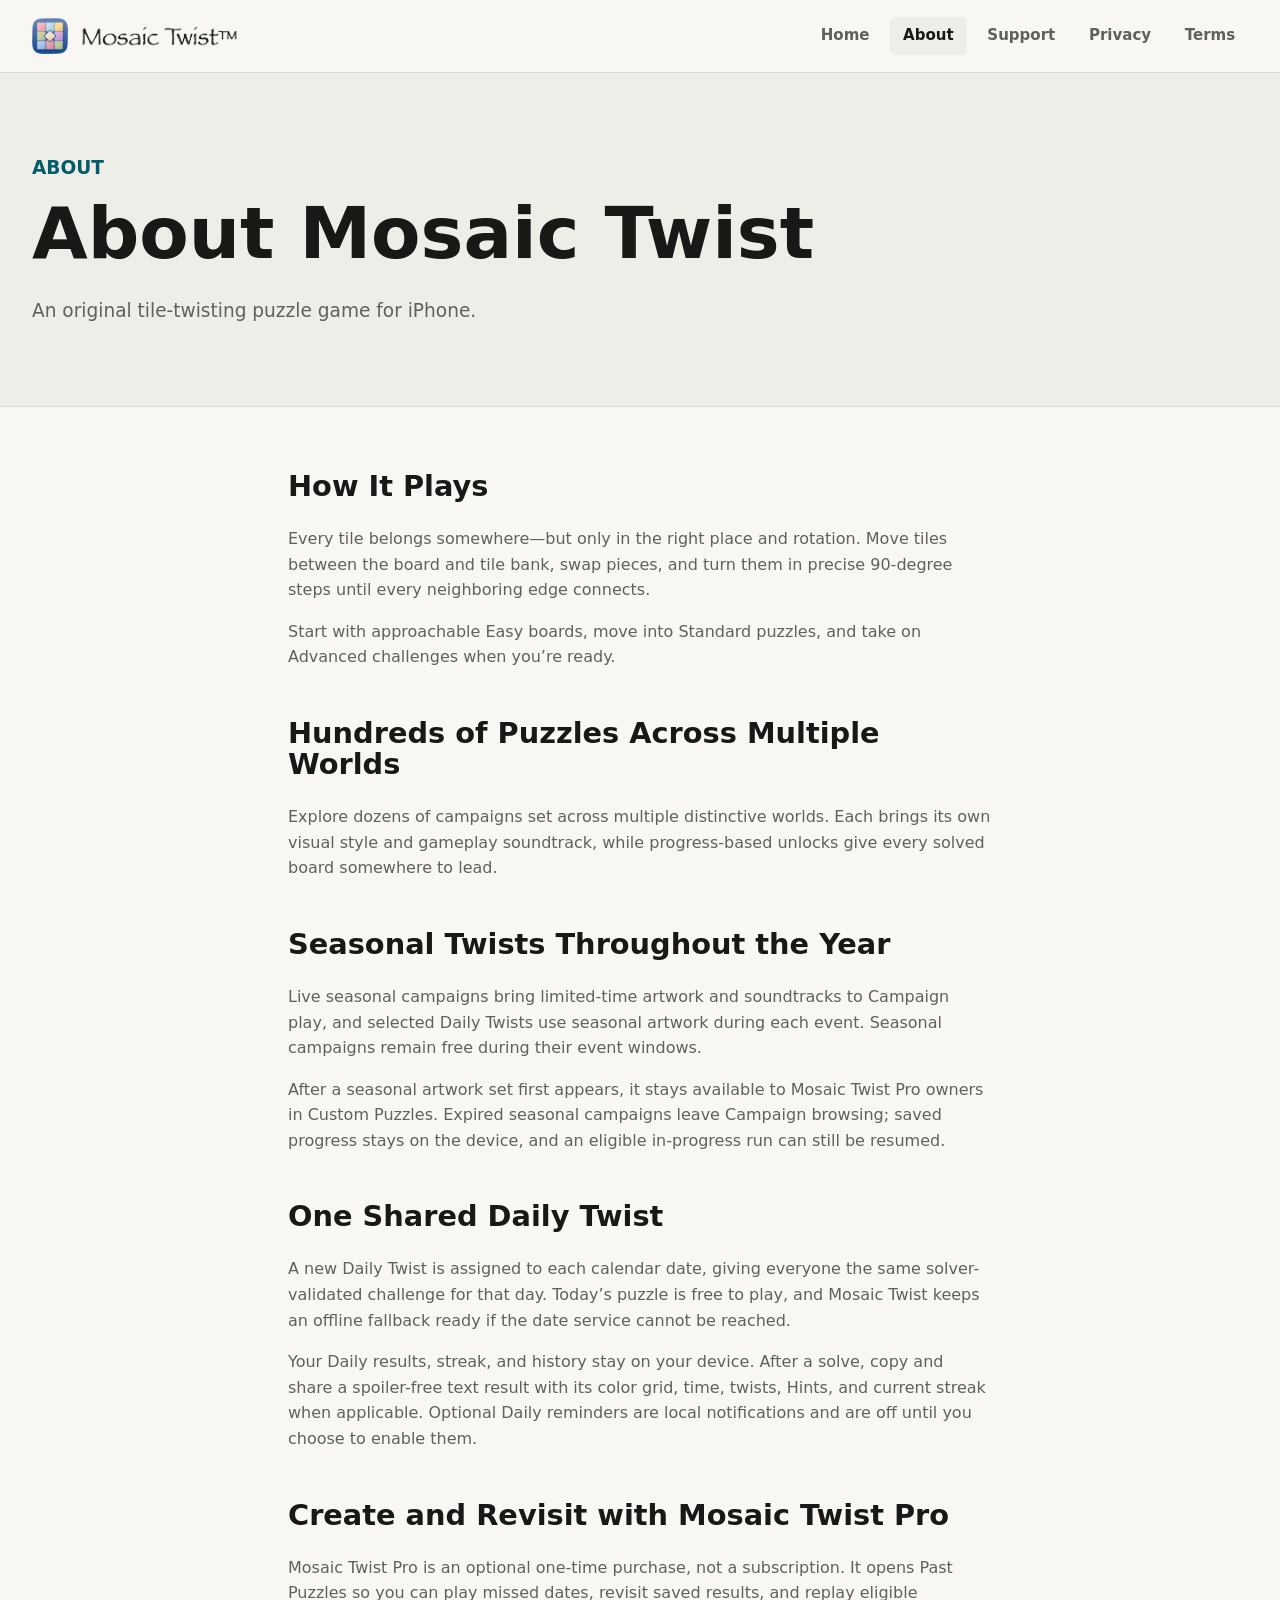
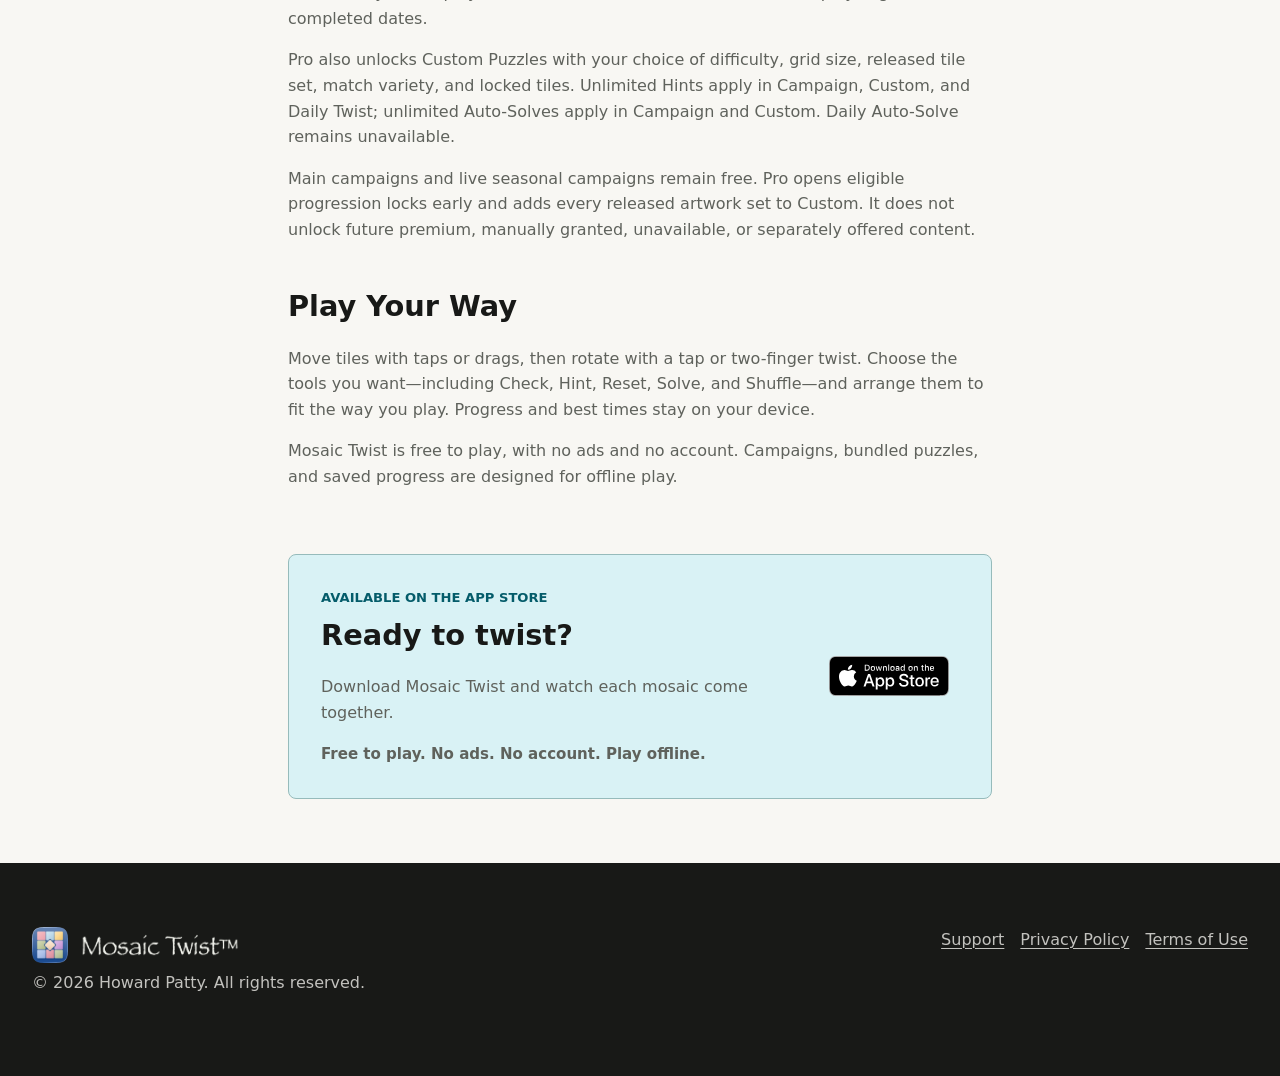
==== commit adc1929f: "content updates" ====
--- a/about/index.html
+++ b/about/index.html
@@ -4,12 +4,12 @@
   <meta charset="utf-8">
   <meta name="viewport" content="width=device-width, initial-scale=1">
   <title>About Mosaic Twist - Daily, Campaign, and Custom Puzzles</title>
-  <meta name="description" content="Discover Mosaic Twist Campaigns, the shared Daily Twist, and the optional one-time Mosaic Twist Pro upgrade with Custom Puzzles and Past Puzzles.">
+  <meta name="description" content="Discover Mosaic Twist Campaigns and seasonal worlds, the shared Daily Twist, and the optional one-time Mosaic Twist Pro upgrade with Custom Puzzles and Past Puzzles.">
   <link rel="canonical" href="https://mosaictwist.com/about/">
   <meta property="og:type" content="website">
   <meta property="og:site_name" content="Mosaic Twist">
   <meta property="og:title" content="About Mosaic Twist">
-  <meta property="og:description" content="Campaigns, a shared Daily Twist, and Custom Puzzles in an original tile-twisting game for iPhone.">
+  <meta property="og:description" content="Campaigns and seasonal worlds, a shared Daily Twist, and Custom Puzzles in an original tile-twisting game for iPhone.">
   <meta property="og:url" content="https://mosaictwist.com/about/">
   <meta property="og:image" content="https://mosaictwist.com/assets/images/mosaic-twist-link-preview.png">
   <meta property="og:image:type" content="image/png">
@@ -18,7 +18,7 @@
   <meta property="og:image:alt" content="Mosaic Twist — Twist Tiles. Match Edges.">
   <meta name="twitter:card" content="summary_large_image">
   <meta name="twitter:title" content="About Mosaic Twist">
-  <meta name="twitter:description" content="Campaigns, a shared Daily Twist, and Custom Puzzles in an original tile-twisting game for iPhone.">
+  <meta name="twitter:description" content="Campaigns and seasonal worlds, a shared Daily Twist, and Custom Puzzles in an original tile-twisting game for iPhone.">
   <meta name="twitter:image" content="https://mosaictwist.com/assets/images/mosaic-twist-link-preview.png">
   <meta name="twitter:image:alt" content="Mosaic Twist — Twist Tiles. Match Edges.">
   <meta name="theme-color" content="#f8f7f3" media="(prefers-color-scheme: light)">
@@ -88,14 +88,18 @@
           <h2>Hundreds of Puzzles Across Multiple Worlds</h2>
           <p>Explore dozens of campaigns set across multiple distinctive worlds. Each brings its own visual style and gameplay soundtrack, while progress-based unlocks give every solved board somewhere to lead.</p>
 
+          <h2 id="seasonal">Seasonal Twists Throughout the Year</h2>
+          <p>Live seasonal campaigns bring limited-time artwork and soundtracks to Campaign play, and selected Daily Twists use seasonal artwork during each event. Seasonal campaigns remain free during their event windows.</p>
+          <p>After a seasonal artwork set first appears, it stays available to Mosaic Twist Pro owners in Custom Puzzles. Expired seasonal campaigns leave Campaign browsing; saved progress stays on the device, and an eligible in-progress run can still be resumed.</p>
+
           <h2>One Shared Daily Twist</h2>
           <p>A new Daily Twist is assigned to each calendar date, giving everyone the same solver-validated challenge for that day. Today’s puzzle is free to play, and Mosaic Twist keeps an offline fallback ready if the date service cannot be reached.</p>
           <p>Your Daily results, streak, and history stay on your device. After a solve, copy and share a spoiler-free text result with its color grid, time, twists, Hints, and current streak when applicable. Optional Daily reminders are local notifications and are off until you choose to enable them.</p>
 
           <h2 id="pro">Create and Revisit with Mosaic Twist Pro</h2>
           <p>Mosaic Twist Pro is an optional one-time purchase, not a subscription. It opens Past Puzzles so you can play missed dates, revisit saved results, and replay eligible completed dates.</p>
-          <p>Pro also unlocks Custom Puzzles with your choice of difficulty, grid size, bundled tile set, match variety, and locked tiles. Unlimited Hints apply in Campaign, Custom, and Daily Twist; unlimited Auto-Solves apply in Campaign and Custom. Daily Auto-Solve remains unavailable.</p>
-          <p>Pro can open campaigns early through eligible progression locks. All currently bundled campaigns and artwork sets remain Free, and Pro does not promise access to future separately offered content.</p>
+          <p>Pro also unlocks Custom Puzzles with your choice of difficulty, grid size, released tile set, match variety, and locked tiles. Unlimited Hints apply in Campaign, Custom, and Daily Twist; unlimited Auto-Solves apply in Campaign and Custom. Daily Auto-Solve remains unavailable.</p>
+          <p>Main campaigns and live seasonal campaigns remain free. Pro opens eligible progression locks early and adds every released artwork set to Custom. It does not unlock future premium, manually granted, unavailable, or separately offered content.</p>
 
           <h2>Play Your Way</h2>
           <p>Move tiles with taps or drags, then rotate with a tap or two-finger twist. Choose the tools you want—including Check, Hint, Reset, Solve, and Shuffle—and arrange them to fit the way you play. Progress and best times stay on your device.</p>
--- a/css/components.css
+++ b/css/components.css
@@ -100,6 +100,40 @@
 
 .callout p:last-child {
   margin-block-end: 0;
+}
+
+.support-jump {
+  margin-block-end: var(--space-2xl);
+}
+
+.support-jump > strong {
+  display: block;
+  font-size: 1.1rem;
+  margin-block-end: var(--space-md);
+}
+
+.support-jump ul {
+  display: flex;
+  flex-wrap: wrap;
+  gap: var(--space-sm);
+  list-style: none;
+  margin: 0;
+  padding: 0;
+}
+
+.support-jump a {
+  background: var(--color-surface);
+  border: 1px solid var(--color-border);
+  border-radius: var(--radius-round);
+  display: inline-flex;
+  font-size: 0.92rem;
+  font-weight: 700;
+  padding: 0.55rem 0.8rem;
+  text-decoration: none;
+}
+
+.support-jump a:hover {
+  background: var(--color-surface-muted);
 }
 
 .app-store-badge {
@@ -142,7 +176,7 @@
 }
 
 .screenshot-frame--gameplay img {
-  aspect-ratio: 662 / 986;
+  aspect-ratio: 660 / 1434;
   object-fit: cover;
 }
 
